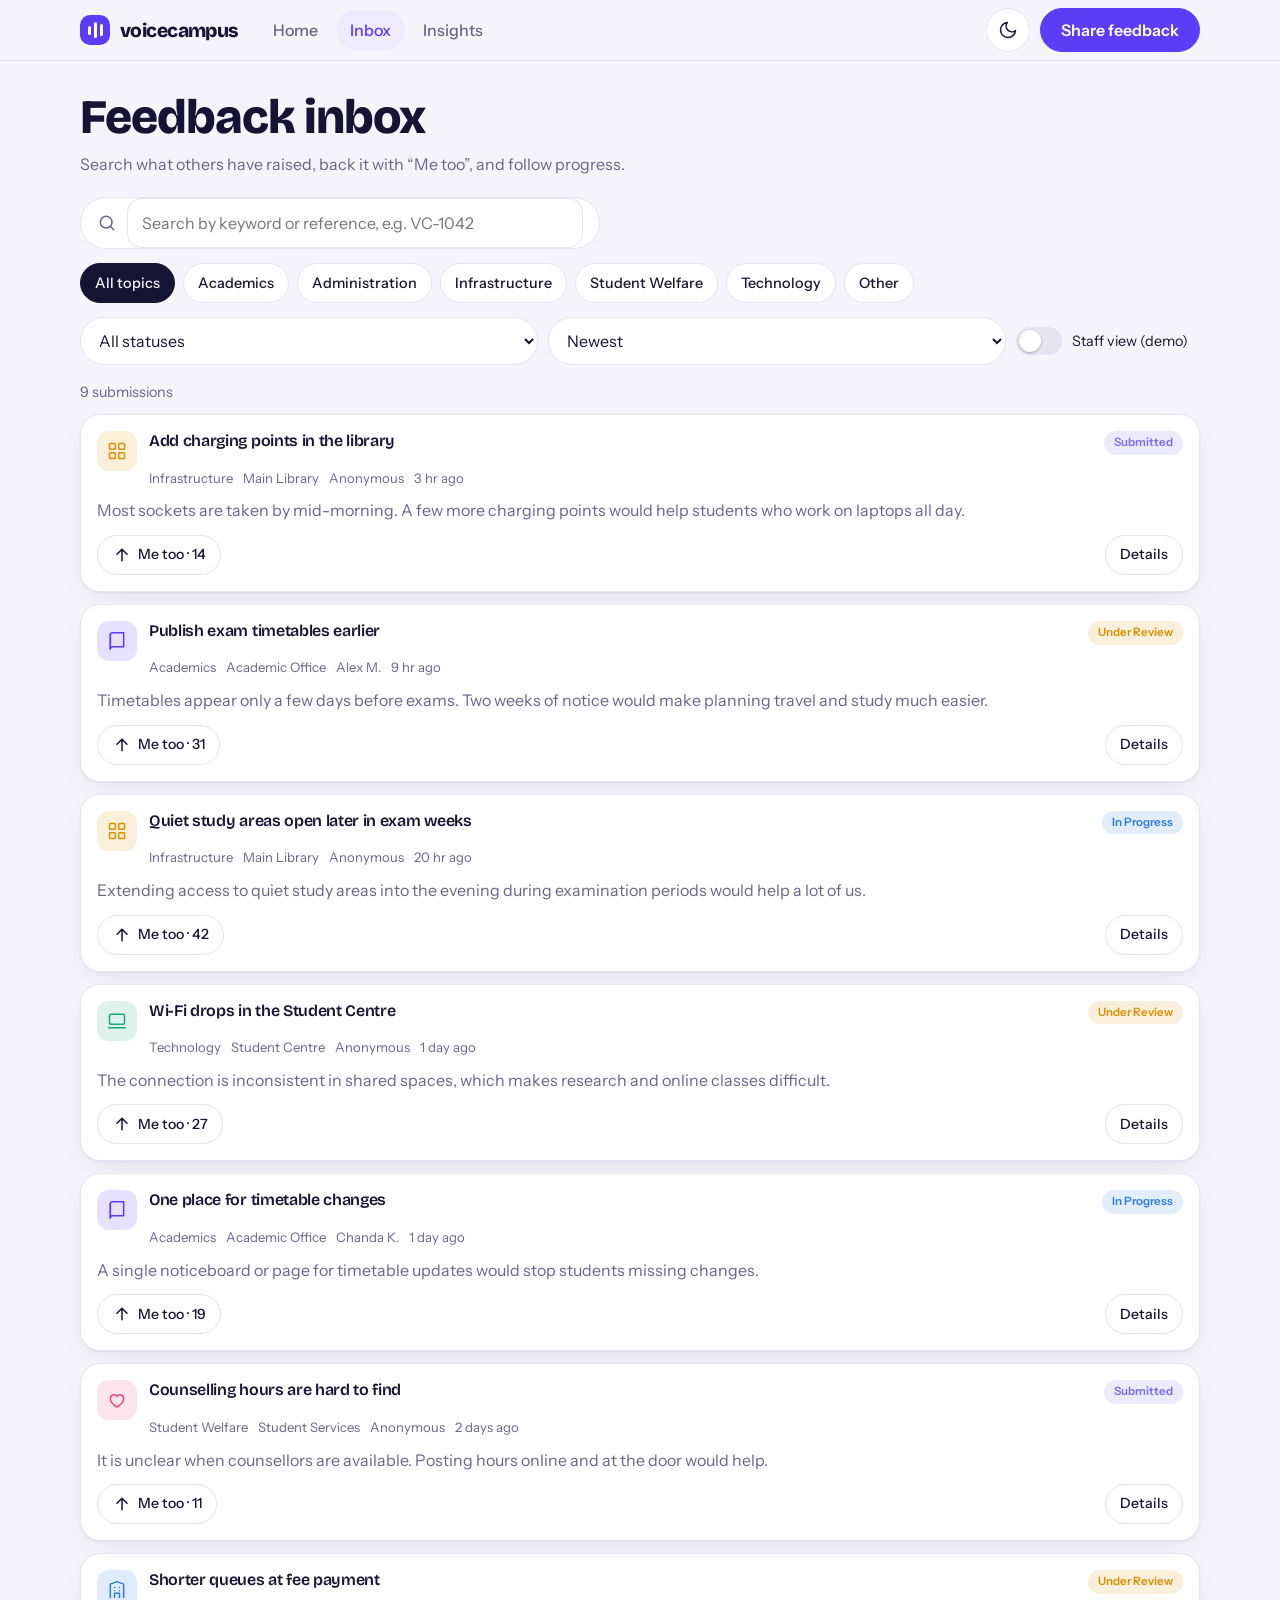
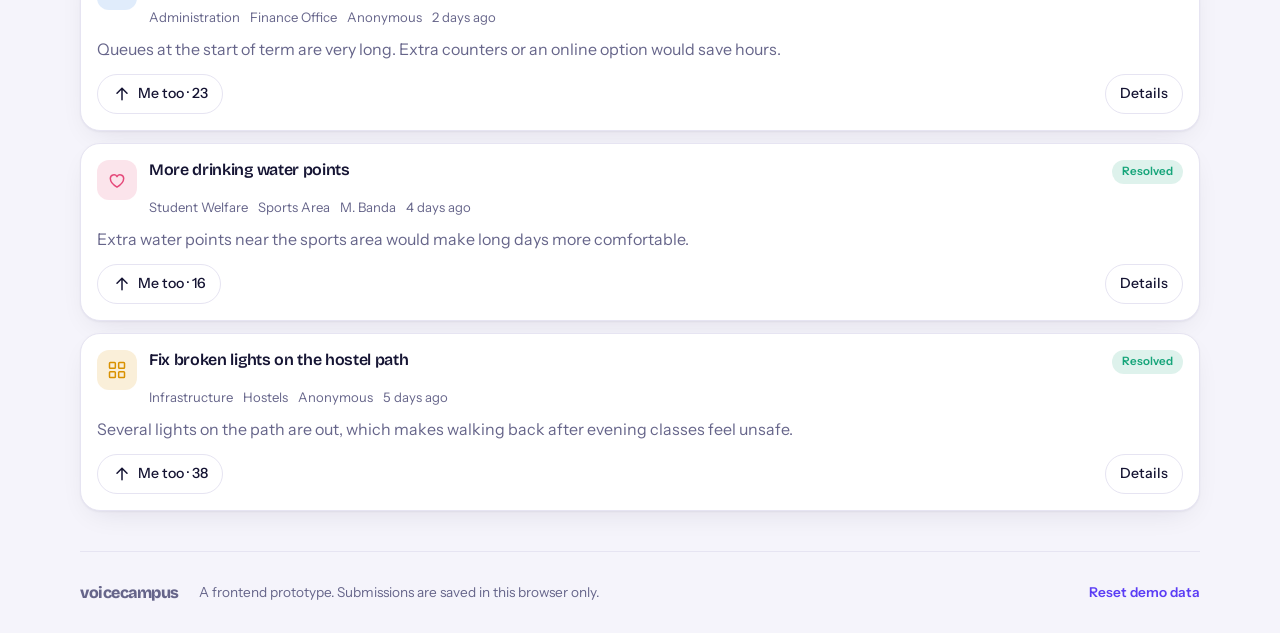
==== feedback.html @ 2597cef4 "Add files via upload" ====
<!DOCTYPE html>
<html lang="en"><head><meta charset="UTF-8"><meta name="viewport" content="width=device-width,initial-scale=1,viewport-fit=cover">
<title>Feedback inbox | VoiceCampus</title><meta name="description" content="Search and follow campus feedback."><meta name="theme-color" content="#16123f">
<script>try{var t=localStorage.getItem("vc_theme");if(t)document.documentElement.dataset.theme=t}catch(e){}</script>
<link rel="preconnect" href="https://fonts.googleapis.com"><link rel="preconnect" href="https://fonts.gstatic.com" crossorigin>
<link href="https://fonts.googleapis.com/css2?family=Bricolage+Grotesque:opsz,wght@12..96,600;12..96,800&family=Instrument+Sans:wght@400;500;600&display=swap" rel="stylesheet">
<link rel="stylesheet" href="style.css"></head>
<body data-page="feedback"><svg width="0" height="0" style="position:absolute" aria-hidden="true"><symbol id="i-home" viewBox="0 0 24 24" fill="none" stroke="currentColor" stroke-width="1.8" stroke-linecap="round" stroke-linejoin="round"><path d="M3 10.5 12 3l9 7.5V20a1 1 0 0 1-1 1h-5v-6H9v6H4a1 1 0 0 1-1-1z"/></symbol><symbol id="i-inbox" viewBox="0 0 24 24" fill="none" stroke="currentColor" stroke-width="1.8" stroke-linecap="round" stroke-linejoin="round"><path d="M22 12h-6l-2 3h-4l-2-3H2"/><path d="M5.45 5.11 2 12v6a2 2 0 0 0 2 2h16a2 2 0 0 0 2-2v-6l-3.45-6.89A2 2 0 0 0 16.76 4H7.24a2 2 0 0 0-1.79 1.11z"/></symbol><symbol id="i-plus" viewBox="0 0 24 24" fill="none" stroke="currentColor" stroke-width="1.8" stroke-linecap="round" stroke-linejoin="round"><path d="M12 5v14M5 12h14"/></symbol><symbol id="i-chart" viewBox="0 0 24 24" fill="none" stroke="currentColor" stroke-width="1.8" stroke-linecap="round" stroke-linejoin="round"><path d="M5 21V10M12 21V3M19 21v-7"/></symbol><symbol id="i-sun" viewBox="0 0 24 24" fill="none" stroke="currentColor" stroke-width="1.8" stroke-linecap="round" stroke-linejoin="round"><circle cx="12" cy="12" r="4"/><path d="M12 2v2M12 20v2M4.9 4.9l1.4 1.4M17.7 17.7l1.4 1.4M2 12h2M20 12h2M4.9 19.1l1.4-1.4M17.7 6.3l1.4-1.4"/></symbol><symbol id="i-moon" viewBox="0 0 24 24" fill="none" stroke="currentColor" stroke-width="1.8" stroke-linecap="round" stroke-linejoin="round"><path d="M21 12.8A9 9 0 1 1 11.2 3a7 7 0 0 0 9.8 9.8z"/></symbol><symbol id="i-check" viewBox="0 0 24 24" fill="none" stroke="currentColor" stroke-width="1.8" stroke-linecap="round" stroke-linejoin="round"><path d="m5 12 5 5L20 7"/></symbol><symbol id="i-clock" viewBox="0 0 24 24" fill="none" stroke="currentColor" stroke-width="1.8" stroke-linecap="round" stroke-linejoin="round"><circle cx="12" cy="12" r="9"/><path d="M12 7v5l3 2"/></symbol><symbol id="i-search" viewBox="0 0 24 24" fill="none" stroke="currentColor" stroke-width="1.8" stroke-linecap="round" stroke-linejoin="round"><circle cx="11" cy="11" r="7"/><path d="m20 20-3.5-3.5"/></symbol><symbol id="i-book" viewBox="0 0 24 24" fill="none" stroke="currentColor" stroke-width="1.8" stroke-linecap="round" stroke-linejoin="round"><path d="M4 4.5A2.5 2.5 0 0 1 6.5 2H20v17H6.5A2.5 2.5 0 0 0 4 21.5z"/><path d="M4 21.5V4.5"/></symbol><symbol id="i-building" viewBox="0 0 24 24" fill="none" stroke="currentColor" stroke-width="1.8" stroke-linecap="round" stroke-linejoin="round"><path d="M4 21V5l8-3 8 3v16M9 21v-5h6v5M9 9h.01M15 9h.01M9 13h.01M15 13h.01"/></symbol><symbol id="i-grid" viewBox="0 0 24 24" fill="none" stroke="currentColor" stroke-width="1.8" stroke-linecap="round" stroke-linejoin="round"><rect x="3" y="3" width="7" height="7" rx="1"/><rect x="14" y="3" width="7" height="7" rx="1"/><rect x="3" y="14" width="7" height="7" rx="1"/><rect x="14" y="14" width="7" height="7" rx="1"/></symbol><symbol id="i-heart" viewBox="0 0 24 24" fill="none" stroke="currentColor" stroke-width="1.8" stroke-linecap="round" stroke-linejoin="round"><path d="M12 20.5s-8-4.6-8-10.2A4.3 4.3 0 0 1 12 8a4.3 4.3 0 0 1 8 2.3c0 5.6-8 10.2-8 10.2z"/></symbol><symbol id="i-laptop" viewBox="0 0 24 24" fill="none" stroke="currentColor" stroke-width="1.8" stroke-linecap="round" stroke-linejoin="round"><rect x="3" y="4" width="18" height="12" rx="2"/><path d="M2 20h20"/></symbol><symbol id="i-spark" viewBox="0 0 24 24" fill="none" stroke="currentColor" stroke-width="1.8" stroke-linecap="round" stroke-linejoin="round"><path d="M12 3l1.8 5.2L19 10l-5.2 1.8L12 17l-1.8-5.2L5 10l5.2-1.8z"/></symbol><symbol id="i-arrow" viewBox="0 0 24 24" fill="none" stroke="currentColor" stroke-width="1.8" stroke-linecap="round" stroke-linejoin="round"><path d="M5 12h14M13 6l6 6-6 6"/></symbol><symbol id="i-up" viewBox="0 0 24 24" fill="none" stroke="currentColor" stroke-width="1.8" stroke-linecap="round" stroke-linejoin="round"><path d="M12 19V5M6 11l6-6 6 6"/></symbol><symbol id="i-shield" viewBox="0 0 24 24" fill="none" stroke="currentColor" stroke-width="1.8" stroke-linecap="round" stroke-linejoin="round"><path d="M12 3l8 3v6c0 5-3.5 8-8 9-4.5-1-8-4-8-9V6z"/></symbol><symbol id="i-pin" viewBox="0 0 24 24" fill="none" stroke="currentColor" stroke-width="1.8" stroke-linecap="round" stroke-linejoin="round"><path d="M12 21s7-6.2 7-11a7 7 0 0 0-14 0c0 4.8 7 11 7 11z"/><circle cx="12" cy="10" r="2.5"/></symbol></svg>
<header class="top"><div class="wrap bar"><a class="brand" href="index.html"><span class="mark"><i></i><i></i><i></i></span>voicecampus</a>
<nav class="dnav" aria-label="Main"><a href="index.html">Home</a><a href="feedback.html" aria-current="page">Inbox</a><a href="insights.html">Insights</a></nav>
<div class="acts"><button class="iconbtn" id="theme" aria-label="Toggle dark mode"><svg class="ic" aria-hidden="true"><use href="#i-moon"/></svg></button><a class="btn dsk" href="submit.html">Share feedback</a></div></div></header>
<main class="wrap"><div class="ph"><h1>Feedback inbox</h1><p>Search what others have raised, back it with “Me too”, and follow progress.</p></div>
<div class="tool"><label class="search"><svg class="ic" aria-hidden="true"><use href="#i-search"/></svg><input id="q" type="search" placeholder="Search by keyword or reference, e.g. VC-1042" aria-label="Search feedback"></label>
<div class="chips" id="catChips" role="group" aria-label="Category"></div>
<div class="row"><select id="st" aria-label="Status"><option value="all">All statuses</option><option>Submitted</option><option>Under Review</option><option>In Progress</option><option>Resolved</option></select>
<select id="sort" aria-label="Sort"><option value="new">Newest</option><option value="top">Most supported</option></select>
<label class="sw"><input type="checkbox" id="staff"><span></span>Staff view (demo)</label></div></div>
<p class="count" id="count"></p><div class="list" id="list"></div></main>
<footer class="foot wrap"><span class="brand sm">voicecampus</span><p>A frontend prototype. Submissions are saved in this browser only.</p><button class="link" id="reset">Reset demo data</button></footer>
<nav class="tabs" aria-label="Mobile"><a href="index.html" class="tab"><svg class="ic" aria-hidden="true"><use href="#i-home"/></svg><span>Home</span></a><a href="feedback.html" class="tab" aria-current="page"><svg class="ic" aria-hidden="true"><use href="#i-inbox"/></svg><span>Inbox</span></a><a href="submit.html" class="tab-main"><svg class="ic" aria-hidden="true"><use href="#i-plus"/></svg><span>Share</span></a><a href="insights.html" class="tab"><svg class="ic" aria-hidden="true"><use href="#i-chart"/></svg><span>Insights</span></a></nav>
<div class="toast" id="toast" role="status" aria-live="polite"></div>
<script src="app.js"></script></body></html>
---- style.css ----
:root{--bg:#f5f4fb;--sf:#fff;--ink:#151433;--mut:#66658a;--line:#e6e4f2;--ac:#5b3df5;--acs:#eeebff;--hero:#16123f;--sh:0 1px 2px rgba(21,20,51,.05),0 10px 30px -12px rgba(21,20,51,.12);--r:20px;
--s0:#7a6cf0;--s1:#d99100;--s2:#2f7de1;--s3:#16a57a;--fd:"Bricolage Grotesque","Instrument Sans",system-ui,sans-serif;--fb:"Instrument Sans",system-ui,sans-serif}
[data-theme=dark]{--bg:#0e0d1f;--sf:#17162e;--ink:#edebff;--mut:#9c9ac0;--line:#2a2850;--ac:#8b73ff;--acs:#262250;--sh:0 10px 30px -12px #0008}
@media(prefers-color-scheme:dark){:root:not([data-theme=light]){--bg:#0e0d1f;--sf:#17162e;--ink:#edebff;--mut:#9c9ac0;--line:#2a2850;--ac:#8b73ff;--acs:#262250;--sh:0 10px 30px -12px #0008}}
*{box-sizing:border-box}html{scroll-padding-top:80px}body{margin:0;background:var(--bg);color:var(--ink);font:16px/1.55 var(--fb);padding-bottom:calc(76px + env(safe-area-inset-bottom));-webkit-text-size-adjust:100%}
h1,h2,h3{font-family:var(--fd);line-height:1.1;margin:0;letter-spacing:-.02em}h1{font-size:clamp(2rem,6vw,3rem);font-weight:800}h2{font-size:1.4rem;font-weight:800}h3{font-size:1.1rem;font-weight:600}p{margin:0}
button,input,select,textarea{font:inherit;color:inherit}a{color:inherit;text-decoration:none}.ic{width:20px;height:20px;flex:none}.sr{position:absolute;left:-9999px}
:focus-visible{outline:3px solid var(--ac);outline-offset:2px;border-radius:8px}[hidden]{display:none!important}
.wrap{width:min(1120px,100% - 32px);margin-inline:auto}main{padding:20px 0 40px}
.top{position:sticky;top:0;z-index:30;background:color-mix(in srgb,var(--bg) 85%,transparent);backdrop-filter:blur(14px);border-bottom:1px solid var(--line);padding-top:env(safe-area-inset-top)}
.bar{display:flex;align-items:center;gap:20px;height:60px}.acts{margin-left:auto;display:flex;gap:10px;align-items:center}
.brand{display:flex;align-items:center;gap:10px;font:800 1.2rem var(--fd);letter-spacing:-.03em}.brand.sm{font-size:1rem}
.mark{width:30px;height:30px;border-radius:10px;background:var(--ac);display:flex;align-items:center;justify-content:center;gap:3px}.mark i{width:3px;border-radius:3px;background:#fff}.mark i:nth-child(1){height:9px}.mark i:nth-child(2){height:16px}.mark i:nth-child(3){height:12px}
.dnav{display:none;gap:4px}.dnav a{padding:8px 14px;border-radius:99px;color:var(--mut);font-weight:500}.dnav a:hover{color:var(--ink)}.dnav a[aria-current]{background:var(--acs);color:var(--ac)}
.iconbtn{width:44px;height:44px;border-radius:50%;border:1px solid var(--line);background:var(--sf);display:grid;place-items:center;cursor:pointer}
.btn{display:inline-flex;align-items:center;justify-content:center;gap:8px;min-height:44px;padding:0 20px;border-radius:99px;border:1px solid var(--ac);background:var(--ac);color:#fff;font-weight:600;cursor:pointer;transition:transform .15s,filter .15s}.btn:hover{filter:brightness(1.1)}.btn:active{transform:scale(.97)}
.btn.ghost{background:transparent;color:var(--ink);border-color:var(--line)}.btn.big{min-height:52px;padding:0 26px}.btn.light{background:#fff;color:#16123f;border-color:#fff}.dsk{display:none}
.link{background:none;border:0;color:var(--ac);font-weight:600;cursor:pointer;padding:6px 0}
.tabs{position:fixed;inset:auto 0 0;z-index:40;display:flex;justify-content:space-around;align-items:flex-end;background:color-mix(in srgb,var(--sf) 92%,transparent);backdrop-filter:blur(16px);border-top:1px solid var(--line);padding:6px 8px calc(8px + env(safe-area-inset-bottom))}
.tab,.tab-main{display:flex;flex-direction:column;align-items:center;gap:2px;font-size:.72rem;font-weight:500;color:var(--mut);min-width:64px;padding:4px 0}.tab[aria-current]{color:var(--ac)}
.tab-main{color:var(--ink)}.tab-main .ic{width:52px;height:52px;padding:14px;border-radius:50%;background:var(--ac);color:#fff;margin-top:-22px;box-shadow:0 8px 20px -6px var(--ac);border:4px solid var(--bg)}
.hero{position:relative;overflow:hidden;background:var(--hero);color:#fff;border-radius:28px;padding:32px 22px 150px;display:grid;gap:26px;isolation:isolate}
.hero h1{font-size:clamp(2.6rem,11vw,5rem);line-height:.98}.hero p{color:#c9c4f5;margin:18px 0 24px;max-width:36ch;font-size:1.05rem}.cta{display:flex;flex-wrap:wrap;gap:10px}.hero .ghost{color:#fff;border-color:#ffffff40}
.wave{position:absolute;inset:auto 0 0;height:120px;display:flex;align-items:flex-end;gap:3%;padding:0 5%;z-index:-1}.wave i{flex:1;height:var(--h);border-radius:99px;background:linear-gradient(#8b73ff,#5b3df5);opacity:.55;transform-origin:bottom;animation:rise .9s cubic-bezier(.2,.8,.2,1) both;animation-delay:var(--d)}.wave i.hot{background:#ff7a66;opacity:.95}
@keyframes rise{from{transform:scaleY(.05)}}
.ticket{background:var(--sf);color:var(--ink);border-radius:18px;padding:18px;box-shadow:0 20px 40px -16px #0008;align-self:start;max-width:420px}.ticket small{color:var(--mut)}.ticket b{display:block;font:600 1.05rem var(--fd);margin:6px 0 14px}
.track{list-style:none;margin:0;padding:0;display:grid;grid-template-columns:repeat(4,1fr);gap:6px}.track li{font-size:.7rem;color:var(--mut);display:grid;gap:6px}.track li:before{content:"";height:6px;border-radius:9px;background:var(--line)}.track li.on{color:var(--ink);font-weight:600}.track li.on:before{background:var(--c,var(--ac))}
.stats{display:grid;grid-template-columns:1fr 1fr;gap:12px;margin:16px 0}.stat{background:var(--sf);border:1px solid var(--line);border-radius:var(--r);padding:16px}.stat b{display:block;font:800 2rem var(--fd);letter-spacing:-.03em}.stat span{color:var(--mut);font-size:.9rem}
.sec{margin-top:40px}.sec>h2,.sh{margin-bottom:16px}.sh{display:flex;justify-content:space-between;align-items:baseline}
.steps{list-style:none;counter-reset:s;padding:0;margin:0;display:grid;gap:12px}.steps li{counter-increment:s;background:var(--sf);border:1px solid var(--line);border-radius:var(--r);padding:16px 16px 16px 64px;position:relative;display:grid}.steps li:before{content:counter(s);position:absolute;left:16px;top:16px;width:34px;height:34px;border-radius:50%;display:grid;place-items:center;font:800 1rem var(--fd);background:var(--acs);color:var(--ac)}.steps span{color:var(--mut)}
.two{display:grid;gap:32px}.list{display:grid;gap:12px}
.topics{display:grid;grid-template-columns:1fr 1fr;gap:10px}.topic{background:var(--sf);border:1px solid var(--line);border-radius:var(--r);padding:14px;display:grid;gap:10px;transition:border-color .15s}.topic:hover{border-color:var(--c)}.topic b{font-weight:600}.topic small{color:var(--mut)}
.cat-ic{width:40px;height:40px;border-radius:12px;display:grid;place-items:center;background:color-mix(in srgb,var(--c) 15%,transparent);color:var(--c)}
.band{margin-top:40px;background:var(--ac);color:#fff;border-radius:28px;padding:28px 22px;display:grid;gap:18px}.band p{opacity:.85;margin-top:6px}
.card{background:var(--sf);border:1px solid var(--line);border-radius:var(--r);padding:18px;box-shadow:var(--sh)}.item{padding:16px}
.it{display:flex;gap:12px;align-items:flex-start}.it h3{font-size:1rem;font-weight:600;line-height:1.3}.it .g{flex:1;min-width:0}.meta{color:var(--mut);font-size:.82rem;display:flex;flex-wrap:wrap;gap:4px 10px;margin-top:4px}
.pill{font-size:.72rem;font-weight:600;padding:3px 10px;border-radius:99px;white-space:nowrap;color:var(--c);background:color-mix(in srgb,var(--c) 14%,transparent)}
.msg{color:var(--mut);margin-top:10px;display:-webkit-box;-webkit-line-clamp:2;-webkit-box-orient:vertical;overflow:hidden}.open .msg{-webkit-line-clamp:unset;display:block}
.foot2{display:flex;justify-content:space-between;align-items:center;margin-top:12px;gap:8px}.mini{min-height:40px;border-radius:99px;border:1px solid var(--line);background:transparent;padding:0 14px;display:inline-flex;align-items:center;gap:6px;cursor:pointer;font-weight:500;font-size:.88rem}.mini.on{background:var(--acs);color:var(--ac);border-color:var(--ac)}
.more{display:none;margin-top:14px;padding-top:14px;border-top:1px dashed var(--line);gap:12px}.open .more{display:grid}
.ph{margin:10px 0 20px}.ph p{color:var(--mut);margin-top:8px;max-width:52ch}
.tool{display:grid;gap:12px}.search{display:flex;align-items:center;gap:10px;background:var(--sf);border:1px solid var(--line);border-radius:99px;padding:0 16px;color:var(--mut)}.search input{flex:1;min-height:48px;border:0;background:none;outline:0;min-width:0}.search:focus-within{border-color:var(--ac)}
.chips{display:flex;gap:8px;overflow-x:auto;scrollbar-width:none;margin-inline:-16px;padding:2px 16px}.chips::-webkit-scrollbar{display:none}.chip{flex:none;min-height:40px;padding:0 14px;border-radius:99px;border:1px solid var(--line);background:var(--sf);cursor:pointer;display:inline-flex;align-items:center;gap:6px;font-weight:500;font-size:.9rem}.chip[aria-pressed=true],.chip:has(input:checked){background:var(--ink);color:var(--bg);border-color:var(--ink)}.chip input{position:absolute;opacity:0}.chip:has(input:focus-visible){outline:3px solid var(--ac)}
.row{display:flex;flex-wrap:wrap;gap:10px;align-items:center}select,input:not([type=checkbox],[type=radio]),textarea{width:100%;background:var(--sf);border:1px solid var(--line);border-radius:14px;padding:12px 14px;min-height:46px}.row select{width:auto;flex:1;min-width:130px;border-radius:99px}textarea{resize:vertical}input:focus,textarea:focus,select:focus{border-color:var(--ac);outline:0;box-shadow:0 0 0 3px var(--acs)}
.sw{display:inline-flex;align-items:center;gap:10px;font-size:.9rem;cursor:pointer}.sw input{position:absolute;opacity:0}.sw span{width:46px;height:28px;border-radius:99px;background:var(--line);position:relative;transition:.2s;flex:none}.sw span:after{content:"";position:absolute;inset:3px auto 3px 3px;width:22px;border-radius:50%;background:#fff;transition:.2s;box-shadow:0 1px 3px #0004}.sw input:checked+span{background:var(--ac)}.sw input:checked+span:after{transform:translateX(18px)}.sw input:focus-visible+span{outline:3px solid var(--ac);outline-offset:2px}
.count{color:var(--mut);margin:16px 0 10px;font-size:.9rem}.empty{text-align:center;color:var(--mut);padding:40px 16px;border:1px dashed var(--line);border-radius:var(--r)}
.formgrid{display:grid;gap:16px}.form{display:grid;gap:18px}.form label{display:grid;gap:6px;font-weight:600;font-size:.92rem}.form em{font-weight:400;color:var(--mut)}fieldset{border:0;padding:0;margin:0}legend{font-weight:600;font-size:.92rem;margin-bottom:8px}.pick{flex-wrap:wrap;overflow:visible;margin:0;padding:0}
.cc{justify-self:end;font-weight:400;color:var(--mut);font-size:.8rem}.anon{display:flex;justify-content:space-between;align-items:center;gap:12px;background:var(--acs);border-radius:16px;padding:14px}.anon small{display:block;color:var(--mut);font-weight:400}
.err{color:#d6335a;min-height:1.2em;font-size:.9rem}.actions{display:flex;gap:10px;justify-content:flex-end}.actions .btn{flex:1}.actions.c{justify-content:center;margin:20px 0 8px}
.dark{background:var(--hero);color:#fff;border:0}.dark ul{margin:14px 0 0;padding-left:18px;color:#c9c4f5;display:grid;gap:8px}
.done{text-align:center;display:grid;justify-items:center;padding:36px 20px}.done p{color:var(--mut);margin:8px 0 18px}.okc{width:64px;height:64px;border-radius:50%;background:color-mix(in srgb,var(--s3) 15%,transparent);color:var(--s3);display:grid;place-items:center;margin-bottom:16px}.okc .ic{width:30px;height:30px}.ref{font:800 1.6rem var(--fd);letter-spacing:.04em;background:var(--acs);color:var(--ac);padding:10px 22px;border-radius:14px}
.grid2{display:grid;gap:16px;margin-bottom:16px}.card h3{margin-bottom:16px}.insights .card,main>.card{margin-bottom:16px}
.bars{display:grid;gap:14px}.bar-r{display:grid;grid-template-columns:110px 1fr 24px;gap:10px;align-items:center;font-size:.9rem}.bar-r div{height:10px;border-radius:9px;background:var(--line);overflow:hidden}.bar-r i{display:block;height:100%;border-radius:9px;background:var(--c);transition:width .6s}.bar-r b{text-align:right}
.donutw{display:flex;gap:24px;align-items:center;flex-wrap:wrap}.donut{width:150px;transform:rotate(-90deg)}.donut circle{fill:none;stroke-width:12}.legend{list-style:none;margin:0;padding:0;display:grid;gap:8px;flex:1;min-width:150px}.legend li{display:flex;align-items:center;gap:8px}.legend i{width:10px;height:10px;border-radius:50%;background:var(--c)}.legend b{margin-left:auto}
.days{display:flex;align-items:flex-end;gap:8px;height:140px}.days div{flex:1;display:grid;gap:6px;align-items:end;height:100%;text-align:center;font-size:.75rem;color:var(--mut);grid-template-rows:1fr auto}.days i{display:block;background:var(--ac);border-radius:8px 8px 4px 4px;min-height:4px;align-self:end;opacity:.85}
.foot{display:flex;flex-wrap:wrap;gap:10px 20px;align-items:center;padding:24px 0;color:var(--mut);font-size:.85rem;border-top:1px solid var(--line)}.foot p{flex:1;min-width:220px}
.toast{position:fixed;left:50%;bottom:calc(96px + env(safe-area-inset-bottom));transform:translate(-50%,20px);background:var(--ink);color:var(--bg);padding:12px 20px;border-radius:99px;opacity:0;pointer-events:none;transition:.25s;z-index:60;font-weight:500;max-width:90vw}.toast.show{opacity:1;transform:translate(-50%,0)}
@media(min-width:760px){body{padding-bottom:0}.tabs{display:none}.dnav,.dsk{display:flex}.toast{bottom:30px}.hero{padding:56px 48px 170px;grid-template-columns:1.2fr 1fr;align-items:center}.ticket{justify-self:end;width:100%}.stats{grid-template-columns:repeat(4,1fr)}#istats{grid-template-columns:repeat(3,1fr)}
.steps{grid-template-columns:repeat(4,1fr)}.steps li{padding:68px 16px 16px}.two{grid-template-columns:1.4fr 1fr}.topics{grid-template-columns:1fr 1fr}.band{grid-template-columns:1fr auto;align-items:center;padding:36px 44px}.formgrid{grid-template-columns:1fr 320px;align-items:start}.aside{position:sticky;top:84px}.grid2{grid-template-columns:1fr 1fr}.chips{margin:0;padding:2px 0;flex-wrap:wrap}.tool{grid-template-columns:1fr auto;align-items:center}.tool .chips,.count{grid-column:1/-1}.tool .search{max-width:520px}.actions .btn{flex:none}.wave{height:150px}
}
@media(prefers-reduced-motion:reduce){*{animation:none!important;transition:none!important}}
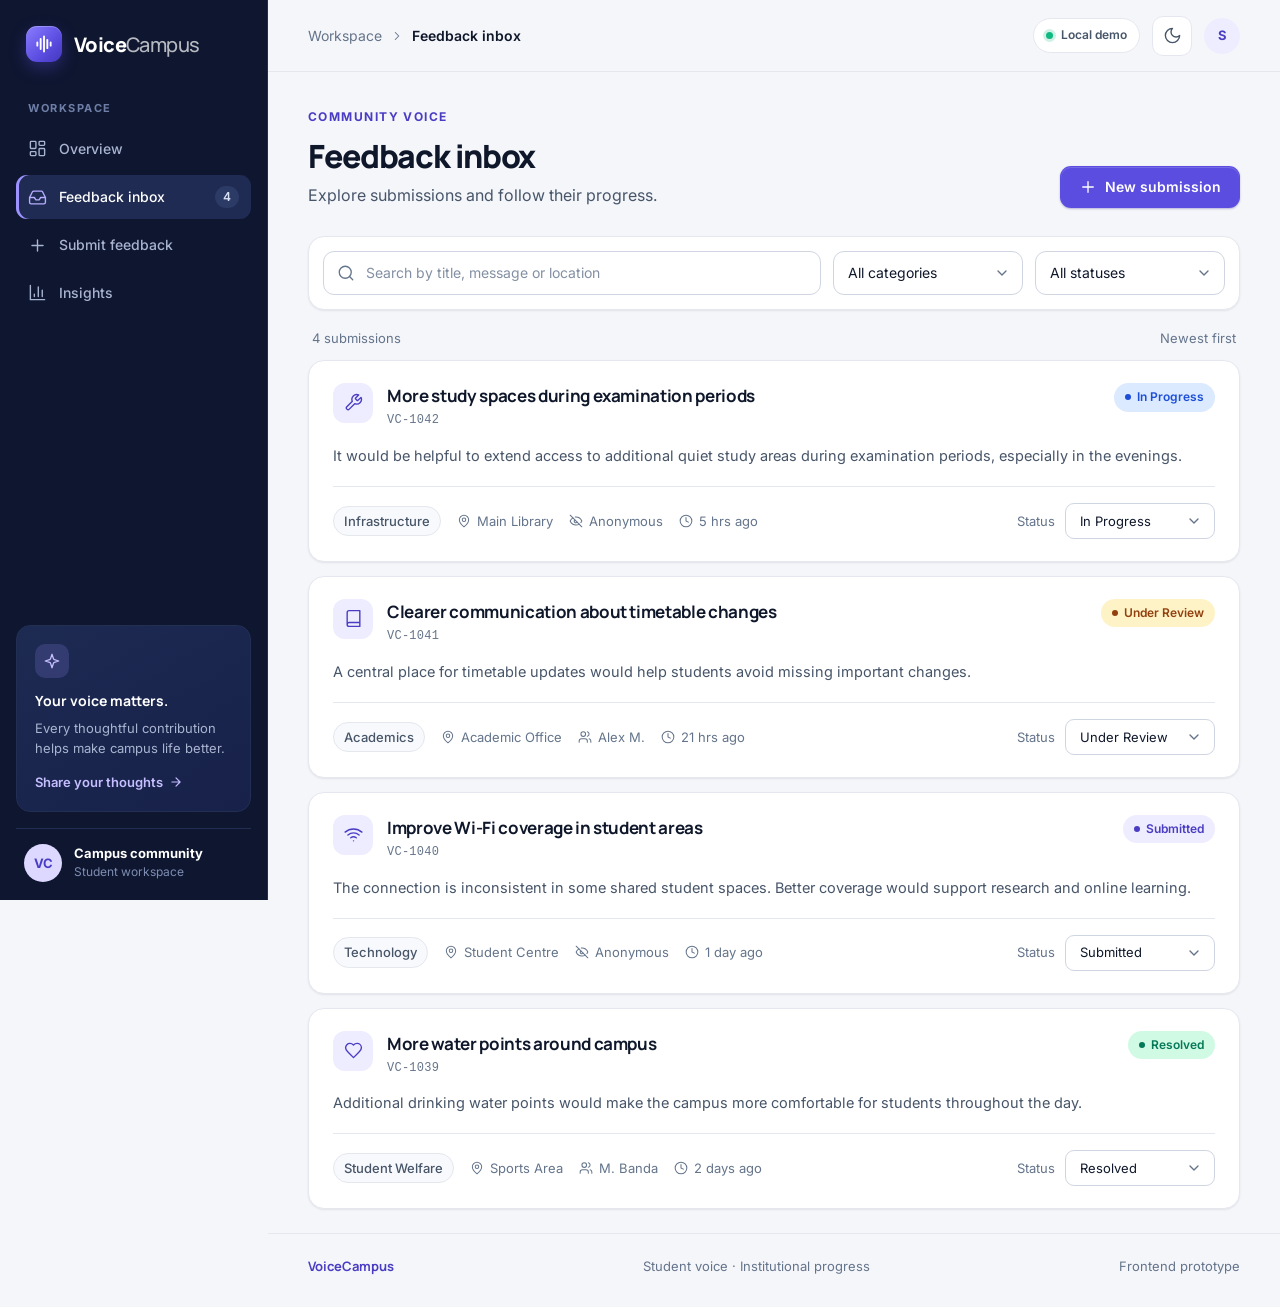
==== commit 431d6740: "Add files via upload" ====
--- a/feedback.html
+++ b/feedback.html
@@ -1,22 +1,52 @@
 <!DOCTYPE html>
-<html lang="en"><head><meta charset="UTF-8"><meta name="viewport" content="width=device-width,initial-scale=1,viewport-fit=cover">
-<title>Feedback inbox | VoiceCampus</title><meta name="description" content="Search and follow campus feedback."><meta name="theme-color" content="#16123f">
-<script>try{var t=localStorage.getItem("vc_theme");if(t)document.documentElement.dataset.theme=t}catch(e){}</script>
-<link rel="preconnect" href="https://fonts.googleapis.com"><link rel="preconnect" href="https://fonts.gstatic.com" crossorigin>
-<link href="https://fonts.googleapis.com/css2?family=Bricolage+Grotesque:opsz,wght@12..96,600;12..96,800&family=Instrument+Sans:wght@400;500;600&display=swap" rel="stylesheet">
-<link rel="stylesheet" href="style.css"></head>
-<body data-page="feedback"><svg width="0" height="0" style="position:absolute" aria-hidden="true"><symbol id="i-home" viewBox="0 0 24 24" fill="none" stroke="currentColor" stroke-width="1.8" stroke-linecap="round" stroke-linejoin="round"><path d="M3 10.5 12 3l9 7.5V20a1 1 0 0 1-1 1h-5v-6H9v6H4a1 1 0 0 1-1-1z"/></symbol><symbol id="i-inbox" viewBox="0 0 24 24" fill="none" stroke="currentColor" stroke-width="1.8" stroke-linecap="round" stroke-linejoin="round"><path d="M22 12h-6l-2 3h-4l-2-3H2"/><path d="M5.45 5.11 2 12v6a2 2 0 0 0 2 2h16a2 2 0 0 0 2-2v-6l-3.45-6.89A2 2 0 0 0 16.76 4H7.24a2 2 0 0 0-1.79 1.11z"/></symbol><symbol id="i-plus" viewBox="0 0 24 24" fill="none" stroke="currentColor" stroke-width="1.8" stroke-linecap="round" stroke-linejoin="round"><path d="M12 5v14M5 12h14"/></symbol><symbol id="i-chart" viewBox="0 0 24 24" fill="none" stroke="currentColor" stroke-width="1.8" stroke-linecap="round" stroke-linejoin="round"><path d="M5 21V10M12 21V3M19 21v-7"/></symbol><symbol id="i-sun" viewBox="0 0 24 24" fill="none" stroke="currentColor" stroke-width="1.8" stroke-linecap="round" stroke-linejoin="round"><circle cx="12" cy="12" r="4"/><path d="M12 2v2M12 20v2M4.9 4.9l1.4 1.4M17.7 17.7l1.4 1.4M2 12h2M20 12h2M4.9 19.1l1.4-1.4M17.7 6.3l1.4-1.4"/></symbol><symbol id="i-moon" viewBox="0 0 24 24" fill="none" stroke="currentColor" stroke-width="1.8" stroke-linecap="round" stroke-linejoin="round"><path d="M21 12.8A9 9 0 1 1 11.2 3a7 7 0 0 0 9.8 9.8z"/></symbol><symbol id="i-check" viewBox="0 0 24 24" fill="none" stroke="currentColor" stroke-width="1.8" stroke-linecap="round" stroke-linejoin="round"><path d="m5 12 5 5L20 7"/></symbol><symbol id="i-clock" viewBox="0 0 24 24" fill="none" stroke="currentColor" stroke-width="1.8" stroke-linecap="round" stroke-linejoin="round"><circle cx="12" cy="12" r="9"/><path d="M12 7v5l3 2"/></symbol><symbol id="i-search" viewBox="0 0 24 24" fill="none" stroke="currentColor" stroke-width="1.8" stroke-linecap="round" stroke-linejoin="round"><circle cx="11" cy="11" r="7"/><path d="m20 20-3.5-3.5"/></symbol><symbol id="i-book" viewBox="0 0 24 24" fill="none" stroke="currentColor" stroke-width="1.8" stroke-linecap="round" stroke-linejoin="round"><path d="M4 4.5A2.5 2.5 0 0 1 6.5 2H20v17H6.5A2.5 2.5 0 0 0 4 21.5z"/><path d="M4 21.5V4.5"/></symbol><symbol id="i-building" viewBox="0 0 24 24" fill="none" stroke="currentColor" stroke-width="1.8" stroke-linecap="round" stroke-linejoin="round"><path d="M4 21V5l8-3 8 3v16M9 21v-5h6v5M9 9h.01M15 9h.01M9 13h.01M15 13h.01"/></symbol><symbol id="i-grid" viewBox="0 0 24 24" fill="none" stroke="currentColor" stroke-width="1.8" stroke-linecap="round" stroke-linejoin="round"><rect x="3" y="3" width="7" height="7" rx="1"/><rect x="14" y="3" width="7" height="7" rx="1"/><rect x="3" y="14" width="7" height="7" rx="1"/><rect x="14" y="14" width="7" height="7" rx="1"/></symbol><symbol id="i-heart" viewBox="0 0 24 24" fill="none" stroke="currentColor" stroke-width="1.8" stroke-linecap="round" stroke-linejoin="round"><path d="M12 20.5s-8-4.6-8-10.2A4.3 4.3 0 0 1 12 8a4.3 4.3 0 0 1 8 2.3c0 5.6-8 10.2-8 10.2z"/></symbol><symbol id="i-laptop" viewBox="0 0 24 24" fill="none" stroke="currentColor" stroke-width="1.8" stroke-linecap="round" stroke-linejoin="round"><rect x="3" y="4" width="18" height="12" rx="2"/><path d="M2 20h20"/></symbol><symbol id="i-spark" viewBox="0 0 24 24" fill="none" stroke="currentColor" stroke-width="1.8" stroke-linecap="round" stroke-linejoin="round"><path d="M12 3l1.8 5.2L19 10l-5.2 1.8L12 17l-1.8-5.2L5 10l5.2-1.8z"/></symbol><symbol id="i-arrow" viewBox="0 0 24 24" fill="none" stroke="currentColor" stroke-width="1.8" stroke-linecap="round" stroke-linejoin="round"><path d="M5 12h14M13 6l6 6-6 6"/></symbol><symbol id="i-up" viewBox="0 0 24 24" fill="none" stroke="currentColor" stroke-width="1.8" stroke-linecap="round" stroke-linejoin="round"><path d="M12 19V5M6 11l6-6 6 6"/></symbol><symbol id="i-shield" viewBox="0 0 24 24" fill="none" stroke="currentColor" stroke-width="1.8" stroke-linecap="round" stroke-linejoin="round"><path d="M12 3l8 3v6c0 5-3.5 8-8 9-4.5-1-8-4-8-9V6z"/></symbol><symbol id="i-pin" viewBox="0 0 24 24" fill="none" stroke="currentColor" stroke-width="1.8" stroke-linecap="round" stroke-linejoin="round"><path d="M12 21s7-6.2 7-11a7 7 0 0 0-14 0c0 4.8 7 11 7 11z"/><circle cx="12" cy="10" r="2.5"/></symbol></svg>
-<header class="top"><div class="wrap bar"><a class="brand" href="index.html"><span class="mark"><i></i><i></i><i></i></span>voicecampus</a>
-<nav class="dnav" aria-label="Main"><a href="index.html">Home</a><a href="feedback.html" aria-current="page">Inbox</a><a href="insights.html">Insights</a></nav>
-<div class="acts"><button class="iconbtn" id="theme" aria-label="Toggle dark mode"><svg class="ic" aria-hidden="true"><use href="#i-moon"/></svg></button><a class="btn dsk" href="submit.html">Share feedback</a></div></div></header>
-<main class="wrap"><div class="ph"><h1>Feedback inbox</h1><p>Search what others have raised, back it with “Me too”, and follow progress.</p></div>
-<div class="tool"><label class="search"><svg class="ic" aria-hidden="true"><use href="#i-search"/></svg><input id="q" type="search" placeholder="Search by keyword or reference, e.g. VC-1042" aria-label="Search feedback"></label>
-<div class="chips" id="catChips" role="group" aria-label="Category"></div>
-<div class="row"><select id="st" aria-label="Status"><option value="all">All statuses</option><option>Submitted</option><option>Under Review</option><option>In Progress</option><option>Resolved</option></select>
-<select id="sort" aria-label="Sort"><option value="new">Newest</option><option value="top">Most supported</option></select>
-<label class="sw"><input type="checkbox" id="staff"><span></span>Staff view (demo)</label></div></div>
-<p class="count" id="count"></p><div class="list" id="list"></div></main>
-<footer class="foot wrap"><span class="brand sm">voicecampus</span><p>A frontend prototype. Submissions are saved in this browser only.</p><button class="link" id="reset">Reset demo data</button></footer>
-<nav class="tabs" aria-label="Mobile"><a href="index.html" class="tab"><svg class="ic" aria-hidden="true"><use href="#i-home"/></svg><span>Home</span></a><a href="feedback.html" class="tab" aria-current="page"><svg class="ic" aria-hidden="true"><use href="#i-inbox"/></svg><span>Inbox</span></a><a href="submit.html" class="tab-main"><svg class="ic" aria-hidden="true"><use href="#i-plus"/></svg><span>Share</span></a><a href="insights.html" class="tab"><svg class="ic" aria-hidden="true"><use href="#i-chart"/></svg><span>Insights</span></a></nav>
-<div class="toast" id="toast" role="status" aria-live="polite"></div>
-<script src="app.js"></script></body></html>+<html lang="en">
+<head>
+  <meta charset="UTF-8">
+  <meta name="viewport" content="width=device-width, initial-scale=1.0">
+  <meta name="theme-color" content="#0e1630">
+  <title>VoiceCampus | Feedback inbox</title>
+  <script>try{var t=localStorage.getItem("voicecampus_theme");if(t?t==="dark":matchMedia("(prefers-color-scheme: dark)").matches)document.documentElement.dataset.theme="dark"}catch(e){}</script>
+  <link rel="preconnect" href="https://fonts.googleapis.com">
+  <link rel="preconnect" href="https://fonts.gstatic.com" crossorigin>
+  <link href="https://fonts.googleapis.com/css2?family=Inter:wght@400;500;600;700&family=Manrope:wght@600;700;800&display=swap" rel="stylesheet">
+  <link rel="stylesheet" href="css/style.css">
+</head>
+<body data-page="feedback">
+  <aside class="sidebar" id="sidebar"></aside>
+  <div class="scrim" id="scrim"></div>
+  <div class="main">
+    <header class="topbar" id="topbar" data-title="Feedback inbox"></header>
+    <main class="page">
+      <div class="page-head">
+        <div>
+          <div class="eyebrow">Community voice</div>
+          <h1>Feedback inbox</h1>
+          <p class="lead">Explore submissions and follow their progress.</p>
+        </div>
+        <a class="btn btn-primary" href="submit.html"><span data-icon="plus"></span> New submission</a>
+      </div>
+
+      <div class="card toolbar" role="search">
+        <div class="search">
+          <span data-icon="search" data-size="18"></span>
+          <input class="control" id="searchInput" type="search" placeholder="Search by title, message or location" aria-label="Search feedback" autocomplete="off">
+        </div>
+        <select class="control" id="categoryFilter" aria-label="Filter by category">
+          <option value="all">All categories</option>
+          <option>Academics</option><option>Administration</option><option>Infrastructure</option><option>Student Welfare</option><option>Technology</option><option>Other</option>
+        </select>
+        <select class="control" id="statusFilter" aria-label="Filter by status">
+          <option value="all">All statuses</option>
+          <option>Submitted</option><option>Under Review</option><option>In Progress</option><option>Resolved</option>
+        </select>
+      </div>
+
+      <div class="list-meta"><span id="resultCount" aria-live="polite">0 submissions</span><span>Newest first</span></div>
+      <div class="post-list" id="feedbackList"></div>
+    </main>
+    <footer class="app-footer"><strong>VoiceCampus</strong><span>Student voice · Institutional progress</span><span>Frontend prototype</span></footer>
+  </div>
+  <div class="toast" id="toast" role="status" aria-live="polite"><span class="toast-icon" id="toastIcon"></span><p id="toastMessage"></p></div>
+  <script src="js/script.js"></script>
+</body>
+</html>
--- a/css/style.css
+++ b/css/style.css
@@ -0,0 +1,504 @@
+/* ==========================================================================
+   VoiceCampus — design system
+   1. Tokens  2. Base  3. Buttons & controls  4. App shell  5. Components
+   6. Pages   7. Landing  8. Responsive  9. Motion / a11y
+   ========================================================================== */
+
+/* 1. Tokens ---------------------------------------------------------------- */
+:root {
+  --font-body: "Inter", system-ui, -apple-system, "Segoe UI", Roboto, sans-serif;
+  --font-head: "Manrope", "Inter", system-ui, sans-serif;
+
+  --bg: #f5f6fa;
+  --surface: #ffffff;
+  --surface-2: #f8f9fc;
+  --border: #e4e7ee;
+  --border-strong: #cfd5e1;
+  --text: #0f172a;
+  --text-2: #475569;
+  --text-3: #64748b;
+
+  --primary: #5b4de0;
+  --primary-hover: #4b3ece;
+  --primary-soft: #eeecff;
+  --primary-text: #4a3dc4;
+  --on-primary: #ffffff;
+
+  --sidebar: #0e1630;
+  --sidebar-hover: #17213f;
+  --sidebar-active: #1f2b52;
+  --sidebar-border: #222e52;
+  --sidebar-text: #a9b4d0;
+
+  --pill-submitted-bg: #eeecff;  --pill-submitted-fg: #4a3dc4;
+  --pill-review-bg: #fef3c7;     --pill-review-fg: #92400e;
+  --pill-progress-bg: #dbeafe;   --pill-progress-fg: #1d4ed8;
+  --pill-resolved-bg: #d1fae5;   --pill-resolved-fg: #047857;
+
+  --c-submitted: #7c6ff2; --c-review: #f59e0b; --c-progress: #3b82f6; --c-resolved: #10b981;
+
+  --shadow-sm: 0 1px 2px rgba(15, 23, 42, .05), 0 1px 3px rgba(15, 23, 42, .04);
+  --shadow-md: 0 4px 10px rgba(15, 23, 42, .04), 0 14px 34px rgba(15, 23, 42, .07);
+  --shadow-lg: 0 24px 60px rgba(40, 30, 120, .16);
+  --ring: 0 0 0 3px rgba(91, 77, 224, .22);
+
+  --radius: 16px;
+  --radius-sm: 10px;
+  --sidebar-w: 268px;
+  color-scheme: light;
+}
+
+:root[data-theme="dark"] {
+  --bg: #0a0f1e;
+  --surface: #121a30;
+  --surface-2: #18213a;
+  --border: #232d49;
+  --border-strong: #33425f;
+  --text: #eef2fb;
+  --text-2: #b6c1d8;
+  --text-3: #8e9cb7;
+
+  --primary: #6d5ff0;
+  --primary-hover: #7d70f3;
+  --primary-soft: rgba(124, 111, 242, .16);
+  --primary-text: #b9b2ff;
+
+  --sidebar: #080d1d;
+  --sidebar-hover: #121a33;
+  --sidebar-active: #1a2548;
+  --sidebar-border: #1c2646;
+
+  --pill-submitted-bg: rgba(124, 111, 242, .18); --pill-submitted-fg: #c4beff;
+  --pill-review-bg: rgba(245, 158, 11, .16);     --pill-review-fg: #fcd34d;
+  --pill-progress-bg: rgba(59, 130, 246, .18);   --pill-progress-fg: #93c5fd;
+  --pill-resolved-bg: rgba(16, 185, 129, .16);   --pill-resolved-fg: #6ee7b7;
+
+  --shadow-sm: 0 1px 2px rgba(0, 0, 0, .3);
+  --shadow-md: 0 8px 28px rgba(0, 0, 0, .35);
+  --shadow-lg: 0 24px 60px rgba(0, 0, 0, .5);
+  --ring: 0 0 0 3px rgba(124, 111, 242, .35);
+  color-scheme: dark;
+}
+
+/* 2. Base ------------------------------------------------------------------ */
+*, *::before, *::after { box-sizing: border-box; }
+html { -webkit-text-size-adjust: 100%; scroll-behavior: smooth; }
+body {
+  margin: 0;
+  background: var(--bg);
+  color: var(--text);
+  font-family: var(--font-body);
+  font-size: 15px;
+  line-height: 1.55;
+  -webkit-font-smoothing: antialiased;
+}
+h1, h2, h3, h4 { font-family: var(--font-head); color: var(--text); margin: 0; letter-spacing: -.02em; line-height: 1.2; }
+p { margin: 0; }
+a { color: inherit; }
+button, input, select, textarea { font: inherit; color: inherit; }
+button { cursor: pointer; }
+svg.icon { flex: none; display: block; }
+.hidden { display: none !important; }
+.sr-only { position: absolute; width: 1px; height: 1px; overflow: hidden; clip: rect(0 0 0 0); white-space: nowrap; }
+:focus-visible { outline: 2px solid var(--primary); outline-offset: 2px; }
+
+.eyebrow { font-size: 12px; font-weight: 700; letter-spacing: .12em; text-transform: uppercase; color: var(--primary-text); margin-bottom: 10px; }
+.lead { color: var(--text-2); font-size: 16px; margin-top: 8px; max-width: 60ch; }
+.muted { color: var(--text-3); }
+
+/* 3. Buttons & controls ---------------------------------------------------- */
+.btn {
+  display: inline-flex; align-items: center; justify-content: center; gap: 8px;
+  height: 42px; padding: 0 18px; border-radius: 11px; border: 1px solid transparent;
+  font-size: 14px; font-weight: 600; line-height: 1; text-decoration: none; white-space: nowrap;
+  transition: background .18s, border-color .18s, transform .18s, box-shadow .18s, color .18s;
+}
+.btn:active { transform: translateY(1px); }
+.btn-primary { background: var(--primary); color: var(--on-primary); box-shadow: 0 1px 2px rgba(40, 30, 140, .3), inset 0 1px 0 rgba(255, 255, 255, .16); }
+.btn-primary:hover { background: var(--primary-hover); box-shadow: 0 6px 16px rgba(91, 77, 224, .32); }
+.btn-secondary { background: var(--surface); color: var(--text); border-color: var(--border-strong); }
+.btn-secondary:hover { background: var(--surface-2); border-color: var(--text-3); }
+.btn-ghost { background: transparent; color: var(--text-2); }
+.btn-ghost:hover { background: var(--surface-2); color: var(--text); }
+.btn-light { background: #fff; color: #2c2480; }
+.btn-light:hover { background: #f1efff; }
+.btn-lg { height: 50px; padding: 0 24px; font-size: 15px; border-radius: 13px; }
+.btn-sm { height: 34px; padding: 0 12px; font-size: 13px; border-radius: 9px; }
+.btn[disabled] { opacity: .6; pointer-events: none; }
+
+.icon-btn {
+  width: 40px; height: 40px; display: inline-grid; place-items: center; flex: none;
+  border-radius: 11px; border: 1px solid var(--border); background: var(--surface); color: var(--text-2);
+  transition: background .18s, color .18s, border-color .18s;
+}
+.icon-btn:hover { background: var(--surface-2); color: var(--text); border-color: var(--border-strong); }
+
+.control {
+  width: 100%; height: 44px; padding: 0 14px; border-radius: 11px;
+  border: 1px solid var(--border-strong); background: var(--surface); color: var(--text);
+  font-size: 14px; outline: 0; transition: border-color .18s, box-shadow .18s;
+}
+textarea.control { height: auto; padding: 12px 14px; line-height: 1.6; resize: vertical; min-height: 140px; }
+select.control {
+  appearance: none; -webkit-appearance: none; padding-right: 38px; cursor: pointer;
+  background-image: url("data:image/svg+xml,%3Csvg xmlns='http://www.w3.org/2000/svg' width='16' height='16' viewBox='0 0 24 24' fill='none' stroke='%2364748b' stroke-width='2' stroke-linecap='round' stroke-linejoin='round'%3E%3Cpath d='m6 9 6 6 6-6'/%3E%3C/svg%3E");
+  background-repeat: no-repeat; background-position: right 12px center;
+}
+.control::placeholder { color: var(--text-3); opacity: .8; }
+.control:hover { border-color: var(--text-3); }
+.control:focus { border-color: var(--primary); box-shadow: var(--ring); }
+.control[aria-invalid="true"] { border-color: #dc2626; }
+
+.field { margin-top: 20px; }
+.field:first-of-type { margin-top: 0; }
+.field label, .label { display: block; font-size: 13px; font-weight: 600; color: var(--text); margin-bottom: 8px; }
+.field label small { color: var(--text-3); font-weight: 400; }
+.req { color: #dc2626; font-style: normal; }
+.field-row { display: grid; grid-template-columns: 1fr 1fr; gap: 16px; }
+.field-row .field { margin-top: 20px; }
+.field-hint { display: flex; justify-content: space-between; gap: 12px; font-size: 12px; color: var(--text-3); margin-top: 8px; }
+
+.switch { position: relative; display: inline-block; width: 46px; height: 26px; flex: none; }
+.switch input { position: absolute; inset: 0; opacity: 0; width: 100%; height: 100%; margin: 0; cursor: pointer; z-index: 1; }
+.switch .track { position: absolute; inset: 0; border-radius: 26px; background: var(--border-strong); transition: background .2s; }
+.switch .track::before { content: ""; position: absolute; width: 20px; height: 20px; left: 3px; top: 3px; border-radius: 50%; background: #fff; box-shadow: 0 1px 3px rgba(0, 0, 0, .25); transition: transform .2s; }
+.switch input:checked + .track { background: var(--primary); }
+.switch input:checked + .track::before { transform: translateX(20px); }
+.switch input:focus-visible + .track { box-shadow: var(--ring); }
+
+/* 4. App shell ------------------------------------------------------------- */
+.brand { display: inline-flex; align-items: center; gap: 12px; text-decoration: none; color: inherit; font-family: var(--font-head); font-weight: 800; font-size: 20px; letter-spacing: -.03em; }
+.brand-mark { width: 36px; height: 36px; border-radius: 11px; display: grid; place-items: center; color: #fff; background: linear-gradient(135deg, #8b7dff, #5b4de0 60%, #4437bd); box-shadow: 0 6px 16px rgba(91, 77, 224, .35), inset 0 1px 0 rgba(255, 255, 255, .25); }
+.brand-name span { font-weight: 500; opacity: .7; }
+
+.sidebar {
+  position: fixed; inset: 0 auto 0 0; width: var(--sidebar-w); z-index: 40;
+  display: flex; flex-direction: column; padding: 26px 16px 18px;
+  background: var(--sidebar); color: #fff; border-right: 1px solid var(--sidebar-border);
+}
+.sidebar .brand { padding: 0 10px; color: #fff; }
+.sidebar-label { font-size: 11px; font-weight: 700; letter-spacing: .14em; text-transform: uppercase; color: #6f7ea6; margin: 38px 12px 10px; }
+.nav { display: grid; gap: 4px; }
+.nav-link {
+  display: flex; align-items: center; gap: 12px; padding: 11px 12px; border-radius: 11px;
+  color: var(--sidebar-text); text-decoration: none; font-size: 14px; font-weight: 500;
+  transition: background .18s, color .18s;
+}
+.nav-link:hover { background: var(--sidebar-hover); color: #fff; }
+.nav-link.active { background: var(--sidebar-active); color: #fff; box-shadow: inset 3px 0 0 #9d92ff; }
+.nav-link.active svg { color: #b6adff; }
+.nav-count { margin-left: auto; font-size: 12px; font-weight: 600; padding: 2px 8px; border-radius: 20px; background: #2c3a66; color: #dbe1f5; }
+.sidebar-foot { margin-top: auto; }
+.help-card { padding: 18px; border-radius: 14px; background: linear-gradient(150deg, #1d2a52, #17214a); border: 1px solid var(--sidebar-border); margin-bottom: 16px; }
+.help-card .help-ico { width: 34px; height: 34px; border-radius: 10px; display: grid; place-items: center; background: rgba(157, 146, 255, .18); color: #c5beff; margin-bottom: 12px; }
+.help-card strong { display: block; font-family: var(--font-head); font-size: 14px; }
+.help-card p { font-size: 13px; color: var(--sidebar-text); margin: 6px 0 12px; line-height: 1.55; }
+.help-card a { display: inline-flex; align-items: center; gap: 6px; font-size: 13px; font-weight: 600; color: #c5beff; text-decoration: none; }
+.help-card a:hover { color: #fff; }
+.profile { display: flex; align-items: center; gap: 12px; padding: 14px 8px 0; border-top: 1px solid var(--sidebar-border); }
+.profile strong { display: block; font-size: 13px; }
+.profile small { display: block; font-size: 12px; color: #7f8db1; }
+.avatar { width: 38px; height: 38px; border-radius: 50%; display: grid; place-items: center; flex: none; background: #dcd8ff; color: #4a3dc4; font-size: 13px; font-weight: 700; }
+.avatar-sm { width: 36px; height: 36px; background: var(--primary-soft); color: var(--primary-text); }
+
+.scrim { position: fixed; inset: 0; z-index: 30; background: rgba(8, 12, 28, .55); backdrop-filter: blur(2px); opacity: 0; pointer-events: none; transition: opacity .25s; }
+.scrim.show { opacity: 1; pointer-events: auto; }
+
+.main { margin-left: var(--sidebar-w); min-height: 100vh; display: flex; flex-direction: column; }
+.topbar {
+  position: sticky; top: 0; z-index: 20; height: 72px; padding: 0 40px;
+  display: flex; align-items: center; justify-content: space-between; gap: 16px;
+  background: color-mix(in srgb, var(--bg) 85%, transparent); backdrop-filter: blur(12px);
+  border-bottom: 1px solid var(--border);
+}
+.menu-btn { display: none; }
+.breadcrumb { display: flex; align-items: center; gap: 8px; font-size: 14px; color: var(--text-3); margin-right: auto; }
+.breadcrumb strong { color: var(--text); font-weight: 600; }
+.topbar-actions { display: flex; align-items: center; gap: 12px; }
+.badge-demo { display: inline-flex; align-items: center; gap: 8px; font-size: 12px; font-weight: 600; color: var(--text-2); padding: 7px 12px; border-radius: 30px; background: var(--surface); border: 1px solid var(--border); }
+.dot { width: 7px; height: 7px; border-radius: 50%; background: #10b981; box-shadow: 0 0 0 3px rgba(16, 185, 129, .2); display: inline-block; }
+
+.page { flex: 1; width: 100%; max-width: 1240px; margin: 0 auto; padding: 36px 40px 24px; animation: rise .35s ease both; }
+.page-head { display: flex; align-items: flex-end; justify-content: space-between; gap: 24px; margin-bottom: 28px; }
+.page-head h1 { font-size: 32px; font-weight: 800; letter-spacing: -.035em; }
+.page-head h1 span { color: var(--primary-text); }
+
+.app-footer { display: flex; justify-content: space-between; gap: 16px; flex-wrap: wrap; max-width: 1240px; width: 100%; margin: 0 auto; padding: 22px 40px 30px; border-top: 1px solid var(--border); font-size: 13px; color: var(--text-3); }
+.app-footer strong { font-family: var(--font-head); color: var(--primary-text); }
+
+/* 5. Components ------------------------------------------------------------ */
+.card { background: var(--surface); border: 1px solid var(--border); border-radius: var(--radius); box-shadow: var(--shadow-sm); padding: 24px; }
+.card-head { display: flex; align-items: flex-start; justify-content: space-between; gap: 16px; margin-bottom: 18px; }
+.card-head h3 { font-size: 17px; font-weight: 700; }
+.card-head p { font-size: 13px; color: var(--text-3); margin-top: 4px; }
+
+.chip { display: inline-flex; align-items: center; gap: 8px; padding: 6px 12px; border-radius: 30px; font-size: 12px; font-weight: 600; background: var(--primary-soft); color: var(--primary-text); }
+.chip-light { background: rgba(255, 255, 255, .14); color: #e4e0ff; border: 1px solid rgba(255, 255, 255, .18); }
+
+.stats { display: grid; grid-template-columns: repeat(4, 1fr); gap: 16px; }
+.stats.cols-3 { grid-template-columns: repeat(3, 1fr); }
+.stat { background: var(--surface); border: 1px solid var(--border); border-radius: var(--radius); padding: 20px; box-shadow: var(--shadow-sm); transition: transform .2s, box-shadow .2s; }
+.stat:hover { transform: translateY(-2px); box-shadow: var(--shadow-md); }
+.stat-top { display: flex; align-items: center; justify-content: space-between; gap: 12px; font-size: 14px; font-weight: 500; color: var(--text-2); }
+.stat-ico { width: 38px; height: 38px; border-radius: 11px; display: grid; place-items: center; }
+.tone-violet { background: var(--pill-submitted-bg); color: var(--pill-submitted-fg); }
+.tone-amber { background: var(--pill-review-bg); color: var(--pill-review-fg); }
+.tone-blue { background: var(--pill-progress-bg); color: var(--pill-progress-fg); }
+.tone-green { background: var(--pill-resolved-bg); color: var(--pill-resolved-fg); }
+.stat-value { display: block; font-family: var(--font-head); font-size: 34px; font-weight: 800; letter-spacing: -.04em; margin: 14px 0 2px; line-height: 1.1; font-variant-numeric: tabular-nums; }
+.stat-note { font-size: 13px; color: var(--text-3); }
+
+.section-head { display: flex; align-items: flex-end; justify-content: space-between; gap: 16px; margin: 36px 0 16px; }
+.section-head h2 { font-size: 22px; font-weight: 800; }
+.section-head .eyebrow { margin-bottom: 6px; }
+.live { display: inline-flex; align-items: center; gap: 8px; font-size: 13px; color: var(--text-3); }
+
+.grid-2 { display: grid; grid-template-columns: 1.4fr 1fr; gap: 20px; margin-top: 20px; }
+.grid-2.even { grid-template-columns: 1fr 1fr; }
+
+.pill { display: inline-flex; align-items: center; gap: 6px; padding: 5px 11px; border-radius: 30px; font-size: 12px; font-weight: 600; white-space: nowrap; background: var(--pill-bg); color: var(--pill-fg); }
+.pill::before { content: ""; width: 6px; height: 6px; border-radius: 50%; background: currentColor; }
+.status-submitted { --pill-bg: var(--pill-submitted-bg); --pill-fg: var(--pill-submitted-fg); }
+.status-under-review { --pill-bg: var(--pill-review-bg); --pill-fg: var(--pill-review-fg); }
+.status-in-progress { --pill-bg: var(--pill-progress-bg); --pill-fg: var(--pill-progress-fg); }
+.status-resolved { --pill-bg: var(--pill-resolved-bg); --pill-fg: var(--pill-resolved-fg); }
+
+.cat-ico { width: 40px; height: 40px; border-radius: 12px; display: grid; place-items: center; flex: none; background: var(--primary-soft); color: var(--primary-text); }
+
+.row-item { display: flex; align-items: center; gap: 14px; padding: 14px 0; border-top: 1px solid var(--border); }
+.row-item:first-child { border-top: 0; padding-top: 4px; }
+.row-main { flex: 1; min-width: 0; }
+.row-main strong { display: block; font-size: 14px; font-weight: 600; white-space: nowrap; overflow: hidden; text-overflow: ellipsis; }
+.row-main small { display: block; font-size: 13px; color: var(--text-3); margin-top: 2px; }
+
+.meter { display: grid; gap: 18px; }
+.meter-top { display: flex; align-items: center; justify-content: space-between; gap: 12px; font-size: 14px; color: var(--text-2); margin-bottom: 8px; }
+.meter-top span { display: inline-flex; align-items: center; gap: 8px; }
+.meter-top b { color: var(--text); font-variant-numeric: tabular-nums; }
+.meter-track { height: 8px; border-radius: 8px; background: var(--surface-2); border: 1px solid var(--border); overflow: hidden; }
+.meter-track i { display: block; height: 100%; border-radius: 8px; background: linear-gradient(90deg, #6d5ff0, #a79eff); transition: width .6s cubic-bezier(.2, .8, .2, 1); }
+
+.callout { display: flex; align-items: flex-start; gap: 16px; margin-top: 20px; }
+.callout h4 { font-size: 15px; font-weight: 700; }
+.callout p { font-size: 14px; color: var(--text-2); margin-top: 4px; }
+.footnote { display: flex; align-items: center; gap: 8px; font-size: 13px; color: var(--text-3); margin-top: 22px; }
+
+.empty { text-align: center; padding: 48px 20px; border: 1px dashed var(--border-strong); border-radius: var(--radius); background: var(--surface); color: var(--text-3); }
+.empty .cat-ico { width: 52px; height: 52px; margin: 0 auto 14px; border-radius: 16px; }
+.empty strong { display: block; color: var(--text); font-size: 16px; margin-bottom: 4px; }
+.empty-inline { padding: 24px 0; text-align: center; color: var(--text-3); font-size: 14px; }
+
+.toast {
+  position: fixed; right: 24px; bottom: 24px; z-index: 60; display: flex; align-items: center; gap: 12px;
+  padding: 14px 18px; border-radius: 13px; background: #131c3a; color: #fff; font-size: 14px; font-weight: 500;
+  box-shadow: 0 16px 40px rgba(8, 12, 30, .4); border: 1px solid rgba(255, 255, 255, .08);
+  transform: translateY(16px); opacity: 0; pointer-events: none; transition: .28s;
+}
+.toast.show { transform: none; opacity: 1; }
+.toast-icon { width: 24px; height: 24px; border-radius: 50%; display: grid; place-items: center; background: #10b981; }
+.toast.error .toast-icon { background: #ef4444; }
+
+/* 6. Pages ----------------------------------------------------------------- */
+/* Overview banner */
+.banner {
+  position: relative; overflow: hidden; border-radius: 20px; padding: 44px 48px; color: #fff;
+  display: flex; align-items: center; justify-content: space-between; gap: 32px; min-height: 260px;
+  background: radial-gradient(900px 340px at 90% 0%, rgba(167, 158, 255, .35), transparent 60%), linear-gradient(115deg, #141f45 0%, #26357a 62%, #4b45a8 100%);
+  box-shadow: var(--shadow-md);
+}
+.banner-copy { position: relative; z-index: 1; max-width: 460px; }
+.banner-copy h2 { color: #fff; font-size: 34px; font-weight: 800; letter-spacing: -.035em; margin: 18px 0 12px; }
+.banner-copy p { color: #ccd4ee; font-size: 15px; margin-bottom: 24px; }
+.banner-art { position: relative; flex: none; width: 320px; height: 200px; margin-right: 24px; }
+.banner-art::before, .banner-art::after { content: ""; position: absolute; border: 1px solid rgba(255, 255, 255, .16); border-radius: 50%; inset: -40px -30px; }
+.banner-art::after { inset: -90px -80px; opacity: .6; }
+.art-card { position: absolute; border-radius: 16px; background: #fff; color: #1e2447; box-shadow: 0 24px 50px rgba(6, 10, 40, .45); }
+.art-back { width: 230px; height: 150px; right: 0; top: 4px; transform: rotate(7deg); background: #cfcbff; padding: 26px; }
+.art-back span { display: block; height: 8px; border-radius: 6px; background: #8f86ee; margin-bottom: 12px; width: 80%; }
+.art-back span:nth-child(2) { width: 55%; }
+.art-front { width: 230px; padding: 20px; left: 0; bottom: 0; transform: rotate(-4deg); }
+.art-front .art-check { width: 34px; height: 34px; border-radius: 10px; display: grid; place-items: center; background: #d1fae5; color: #047857; margin-bottom: 12px; }
+.art-front strong { display: block; font-family: var(--font-head); font-size: 16px; color: #1e2447; }
+.art-front small { color: #6b7490; font-size: 13px; }
+.art-front .bar { height: 6px; border-radius: 6px; background: #ecebf6; margin-top: 14px; overflow: hidden; }
+.art-front .bar i { display: block; width: 72%; height: 100%; background: linear-gradient(90deg, #6d5ff0, #a79eff); border-radius: 6px; }
+
+/* Inbox */
+.toolbar { display: flex; align-items: center; gap: 12px; padding: 14px; margin-bottom: 18px; }
+.search { position: relative; flex: 1; min-width: 0; }
+.search svg { position: absolute; left: 14px; top: 50%; transform: translateY(-50%); color: var(--text-3); pointer-events: none; }
+.search .control { padding-left: 42px; }
+.toolbar select.control { width: 190px; flex: none; }
+.list-meta { display: flex; justify-content: space-between; font-size: 13px; color: var(--text-3); margin: 0 4px 12px; }
+.post-list { display: grid; gap: 14px; }
+.post { background: var(--surface); border: 1px solid var(--border); border-radius: var(--radius); padding: 22px 24px; box-shadow: var(--shadow-sm); transition: box-shadow .2s, border-color .2s; }
+.post:hover { box-shadow: var(--shadow-md); border-color: var(--border-strong); }
+.post-top { display: flex; align-items: flex-start; gap: 14px; }
+.post-top .row-main strong { white-space: normal; font-family: var(--font-head); font-size: 17px; font-weight: 700; letter-spacing: -.02em; }
+.post-top .row-main small { font-size: 12px; font-family: ui-monospace, "SFMono-Regular", Menlo, monospace; letter-spacing: .02em; }
+.post p { color: var(--text-2); font-size: 14.5px; line-height: 1.65; margin: 14px 0 18px; overflow-wrap: anywhere; }
+.post-foot { display: flex; justify-content: space-between; align-items: center; gap: 16px; padding-top: 16px; border-top: 1px solid var(--border); flex-wrap: wrap; }
+.meta { display: flex; align-items: center; flex-wrap: wrap; gap: 8px 16px; font-size: 13px; color: var(--text-3); }
+.meta span { display: inline-flex; align-items: center; gap: 6px; }
+.tag { padding: 4px 10px; border-radius: 20px; background: var(--surface-2); border: 1px solid var(--border); color: var(--text-2); font-weight: 500; }
+.status-edit { display: inline-flex; align-items: center; gap: 10px; font-size: 13px; color: var(--text-3); }
+.status-edit .control { height: 36px; width: auto; min-width: 150px; font-size: 13px; border-radius: 9px; }
+
+/* Submit */
+.form-layout { display: grid; grid-template-columns: minmax(0, 1.7fr) minmax(280px, 1fr); gap: 24px; align-items: start; }
+.form-card { padding: 32px; }
+.form-title { display: flex; gap: 14px; align-items: flex-start; margin-bottom: 26px; }
+.form-title .step { width: 36px; height: 36px; border-radius: 11px; display: grid; place-items: center; background: var(--primary-soft); color: var(--primary-text); font-size: 13px; font-weight: 800; font-family: var(--font-head); flex: none; }
+.form-title h3 { font-size: 19px; font-weight: 800; }
+.form-title p { font-size: 14px; color: var(--text-3); margin-top: 3px; }
+.divider { height: 1px; background: var(--border); margin: 26px 0; }
+.toggle-row { display: flex; align-items: center; justify-content: space-between; gap: 20px; padding: 16px 18px; border-radius: 13px; background: var(--surface-2); border: 1px solid var(--border); }
+.toggle-row strong { display: flex; align-items: center; gap: 8px; font-size: 14px; }
+.toggle-row p { font-size: 13px; color: var(--text-3); margin-top: 3px; }
+.form-actions { display: flex; justify-content: flex-end; align-items: center; gap: 10px; margin-top: 28px; }
+.privacy { display: flex; align-items: center; gap: 8px; margin-top: 18px; font-size: 13px; color: var(--text-3); }
+.aside { display: grid; gap: 20px; position: sticky; top: 92px; }
+.aside-hero { padding: 28px; border-radius: var(--radius); color: #fff; background: radial-gradient(400px 200px at 100% 0%, rgba(167, 158, 255, .35), transparent 65%), linear-gradient(150deg, #1b2760, #3a3a96); box-shadow: var(--shadow-md); }
+.aside-hero .help-ico { width: 40px; height: 40px; border-radius: 12px; display: grid; place-items: center; background: rgba(255, 255, 255, .14); margin-bottom: 18px; }
+.aside-hero h3 { color: #fff; font-size: 21px; font-weight: 800; margin-bottom: 10px; }
+.aside-hero p { color: #cfd6f0; font-size: 14px; }
+.tips h4 { font-size: 15px; font-weight: 700; margin-bottom: 8px; }
+.tip { display: flex; gap: 14px; align-items: flex-start; padding: 12px 0; border-top: 1px solid var(--border); font-size: 14px; color: var(--text-2); }
+.tip:first-of-type { border-top: 0; }
+.tip b { font-family: var(--font-head); font-size: 12px; color: var(--primary-text); background: var(--primary-soft); border-radius: 8px; padding: 3px 8px; flex: none; }
+
+/* Insights */
+.donut-wrap { display: flex; align-items: center; gap: 32px; flex-wrap: wrap; }
+.donut { position: relative; width: 190px; height: 190px; border-radius: 50%; flex: none; }
+.donut::after { content: ""; position: absolute; inset: 28px; border-radius: 50%; background: var(--surface); }
+.donut-center { position: absolute; inset: 0; z-index: 1; display: grid; place-content: center; text-align: center; }
+.donut-center strong { font-family: var(--font-head); font-size: 34px; font-weight: 800; line-height: 1; letter-spacing: -.04em; }
+.donut-center small { font-size: 12px; color: var(--text-3); margin-top: 4px; }
+.legend { display: grid; gap: 14px; flex: 1; min-width: 190px; }
+.legend-row { display: flex; align-items: center; gap: 10px; font-size: 14px; color: var(--text-2); }
+.legend-row i { width: 10px; height: 10px; border-radius: 3px; flex: none; }
+.legend-row b { margin-left: auto; color: var(--text); font-variant-numeric: tabular-nums; }
+
+/* 7. Landing --------------------------------------------------------------- */
+.landing { overflow-x: hidden; background: var(--bg); }
+.l-wrap { max-width: 1200px; margin: 0 auto; padding: 0 32px; }
+.l-nav { position: sticky; top: 0; z-index: 30; background: color-mix(in srgb, var(--bg) 82%, transparent); backdrop-filter: blur(14px); border-bottom: 1px solid transparent; }
+.l-nav .l-wrap { height: 76px; display: flex; align-items: center; justify-content: space-between; }
+.l-links { display: flex; align-items: center; gap: 8px; }
+.l-links a:not(.btn) { padding: 8px 14px; border-radius: 9px; font-size: 14px; font-weight: 500; color: var(--text-2); text-decoration: none; }
+.l-links a:not(.btn):hover { color: var(--text); background: var(--surface-2); }
+.l-links .icon-btn { margin: 0 6px; }
+
+.l-hero { position: relative; }
+.l-hero::before { content: ""; position: absolute; inset: -120px 0 auto 0; height: 640px; z-index: 0; pointer-events: none; background: radial-gradient(600px 360px at 78% 30%, rgba(124, 111, 242, .2), transparent 70%), radial-gradient(500px 300px at 8% 10%, rgba(59, 130, 246, .1), transparent 70%); }
+.l-hero .l-wrap { position: relative; z-index: 1; display: grid; grid-template-columns: 1.05fr .95fr; align-items: center; gap: 48px; padding-top: 72px; padding-bottom: 96px; }
+.l-hero h1 { font-size: clamp(42px, 5.6vw, 68px); font-weight: 800; letter-spacing: -.045em; line-height: 1.05; margin: 22px 0 20px; }
+.grad { background: linear-gradient(90deg, #5b4de0, #b36be0); -webkit-background-clip: text; background-clip: text; color: transparent; }
+.l-hero .lead { font-size: 18px; max-width: 520px; line-height: 1.65; }
+.l-actions { display: flex; flex-wrap: wrap; gap: 12px; margin-top: 32px; }
+.l-trust { display: flex; align-items: center; gap: 14px; margin-top: 40px; font-size: 14px; color: var(--text-3); }
+.l-trust .stack { display: flex; }
+.l-trust .stack span { width: 32px; height: 32px; border-radius: 50%; display: grid; place-items: center; margin-left: -8px; border: 2px solid var(--bg); background: var(--primary-soft); color: var(--primary-text); font-size: 11px; font-weight: 700; }
+.l-trust .stack span:first-child { margin-left: 0; }
+
+.l-visual { position: relative; display: grid; place-items: center; min-height: 440px; }
+.mock { position: relative; width: min(100%, 440px); background: var(--surface); border: 1px solid var(--border); border-radius: 22px; padding: 22px; box-shadow: var(--shadow-lg); transform: rotate(1.5deg); }
+.mock-top { display: flex; align-items: center; justify-content: space-between; padding-bottom: 16px; border-bottom: 1px solid var(--border); font-family: var(--font-head); font-weight: 700; font-size: 14px; }
+.mock-dots { display: flex; gap: 5px; }
+.mock-dots i { width: 8px; height: 8px; border-radius: 50%; background: var(--border-strong); }
+.mock-title { padding: 18px 0 14px; }
+.mock-title small { font-size: 11px; font-weight: 700; letter-spacing: .12em; color: var(--text-3); }
+.mock-title h3 { font-size: 22px; font-weight: 800; margin-top: 6px; }
+.mock-metrics { display: grid; grid-template-columns: repeat(3, 1fr); gap: 10px; }
+.mock-metric { padding: 14px 12px; border-radius: 13px; background: var(--surface-2); border: 1px solid var(--border); }
+.mock-metric strong { display: block; font-family: var(--font-head); font-size: 24px; font-weight: 800; line-height: 1.1; }
+.mock-metric small { font-size: 12px; color: var(--text-3); }
+.mock-list { margin-top: 14px; border: 1px solid var(--border); border-radius: 14px; padding: 4px 14px; }
+.mock-row { display: flex; align-items: center; gap: 12px; padding: 12px 0; border-top: 1px solid var(--border); }
+.mock-row:first-child { border-top: 0; }
+.mock-row .cat-ico { width: 34px; height: 34px; border-radius: 10px; }
+.mock-row .row-main strong { font-size: 13px; }
+.mock-row .row-main small { font-size: 12px; margin-top: 0; }
+.float { position: absolute; display: flex; align-items: center; gap: 12px; padding: 12px 16px; border-radius: 14px; background: var(--surface); border: 1px solid var(--border); box-shadow: var(--shadow-md); font-size: 13px; color: var(--text-3); }
+.float strong { display: block; color: var(--text); font-size: 14px; }
+.float-a { top: 18px; right: -8px; transform: rotate(-3deg); }
+.float-b { bottom: 26px; left: -14px; transform: rotate(-2deg); }
+
+.l-section { padding: 36px 0 84px; }
+.l-head { text-align: center; max-width: 640px; margin: 0 auto 48px; }
+.l-head h2 { font-size: clamp(28px, 3.4vw, 40px); font-weight: 800; letter-spacing: -.04em; }
+.l-head p { color: var(--text-2); font-size: 17px; margin-top: 12px; }
+.feature-grid { display: grid; grid-template-columns: repeat(3, 1fr); gap: 22px; }
+.feature { padding: 28px; border-radius: 18px; background: var(--surface); border: 1px solid var(--border); box-shadow: var(--shadow-sm); transition: transform .22s, box-shadow .22s; }
+.feature:hover { transform: translateY(-4px); box-shadow: var(--shadow-md); }
+.feature .stat-ico { width: 48px; height: 48px; border-radius: 14px; margin-bottom: 20px; }
+.feature h3 { font-size: 18px; font-weight: 700; margin-bottom: 8px; }
+.feature p { color: var(--text-2); font-size: 15px; line-height: 1.65; }
+.l-cta { margin-bottom: 84px; }
+.cta-box { display: flex; align-items: center; justify-content: space-between; gap: 32px; padding: 52px 56px; border-radius: 24px; color: #fff; background: radial-gradient(600px 260px at 100% 0%, rgba(167, 158, 255, .4), transparent 65%), linear-gradient(115deg, #1a2150, #3f37a3); box-shadow: var(--shadow-lg); }
+.cta-box h2 { color: #fff; font-size: clamp(24px, 3vw, 34px); font-weight: 800; }
+.cta-box p { color: #cfd6f0; margin-top: 10px; font-size: 16px; }
+.l-footer { border-top: 1px solid var(--border); padding: 28px 0 36px; font-size: 14px; color: var(--text-3); }
+.l-footer .l-wrap { display: flex; justify-content: space-between; align-items: center; gap: 16px; flex-wrap: wrap; }
+
+/* 8. Responsive ------------------------------------------------------------ */
+@media (max-width: 1100px) {
+  .stats { grid-template-columns: repeat(2, 1fr); }
+  .stats.cols-3 { grid-template-columns: repeat(3, 1fr); }
+  .grid-2, .grid-2.even { grid-template-columns: 1fr; }
+  .banner-art { display: none; }
+  .form-layout { grid-template-columns: 1fr; }
+  .aside { position: static; grid-template-columns: 1fr 1fr; }
+}
+@media (max-width: 900px) {
+  .l-hero .l-wrap { grid-template-columns: 1fr; padding-top: 48px; padding-bottom: 64px; gap: 24px; }
+  .l-visual { min-height: 0; padding: 20px 0; }
+  .feature-grid { grid-template-columns: 1fr; }
+  .cta-box { flex-direction: column; align-items: flex-start; padding: 36px 28px; }
+}
+@media (max-width: 820px) {
+  .sidebar { transform: translateX(-100%); transition: transform .28s ease; width: 280px; }
+  .sidebar.open { transform: none; box-shadow: 20px 0 50px rgba(5, 8, 24, .45); }
+  .main { margin-left: 0; }
+  .menu-btn { display: inline-grid; }
+  .breadcrumb { margin-left: 4px; }
+  .topbar { padding: 0 20px; height: 64px; }
+  .badge-demo { display: none; }
+  .page { padding: 26px 20px 16px; }
+  .app-footer { padding: 20px; }
+  .page-head { flex-direction: column; align-items: flex-start; gap: 16px; }
+  .page-head h1 { font-size: 28px; }
+  .banner { padding: 30px 26px; min-height: 0; }
+  .banner-copy h2 { font-size: 27px; }
+  .toolbar { flex-wrap: wrap; }
+  .search { flex-basis: 100%; }
+  .toolbar select.control { flex: 1; min-width: 0; width: auto; }
+  .form-card { padding: 24px; }
+  .aside { grid-template-columns: 1fr; }
+}
+@media (max-width: 560px) {
+  .l-wrap { padding: 0 20px; }
+  .l-links a:not(.btn) { display: none; }
+  .l-links .btn { padding: 0 14px; }
+  .float { display: none; }
+  .stats, .stats.cols-3 { grid-template-columns: 1fr 1fr; gap: 12px; }
+  .stat { padding: 16px; }
+  .stat-value { font-size: 28px; }
+  .stat-top { font-size: 13px; }
+  .stat-ico { width: 32px; height: 32px; }
+  .stats.cols-3 { grid-template-columns: 1fr; }
+  .field-row { grid-template-columns: 1fr; gap: 0; }
+  .form-actions { flex-direction: column-reverse; align-items: stretch; }
+  .post { padding: 18px; }
+  .post-top { flex-wrap: wrap; }
+  .post-top .pill { margin-left: 54px; }
+  .section-head { flex-direction: column; align-items: flex-start; }
+  .toast { left: 16px; right: 16px; bottom: 16px; }
+  .donut-wrap { justify-content: center; }
+}
+
+/* 9. Motion / a11y --------------------------------------------------------- */
+@keyframes rise { from { opacity: 0; transform: translateY(8px); } to { opacity: 1; transform: none; } }
+@media (prefers-reduced-motion: reduce) {
+  *, *::before, *::after { animation-duration: .01ms !important; transition-duration: .01ms !important; scroll-behavior: auto !important; }
+}
